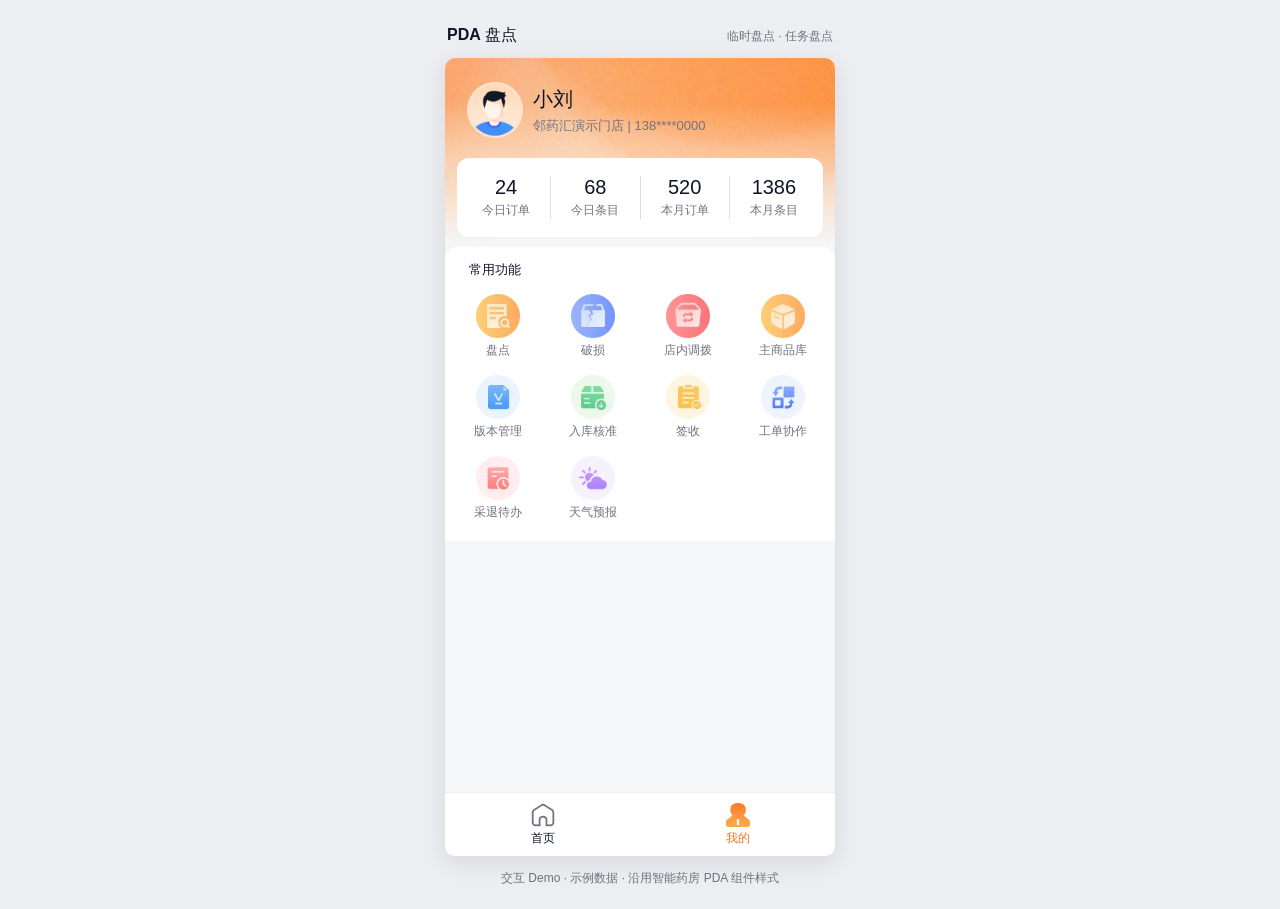
==== index.html @ 69ead9c0 "Publish PDA inventory task demo" ====
<!doctype html>
<html lang="zh-CN">
<head>
  <meta charset="UTF-8">
  <meta name="viewport" content="width=device-width, initial-scale=1, viewport-fit=cover">
  <title>PDA 盘点</title>
  <link rel="stylesheet" href="./style.css">
</head>
<body>
  <div class="preview-heading"><strong>PDA 盘点</strong><span>临时盘点 · 任务盘点</span></div>
  <div id="app" v-cloak></div>
  <p class="preview-note">交互 Demo · 示例数据 · 沿用智能药房 PDA 组件样式</p>
  <script type="module" src="./app.js"></script>
</body>
</html>
---- style.css ----
:root{font-family:-apple-system,BlinkMacSystemFont,"PingFang SC","Microsoft YaHei",sans-serif;color:#0d1526;background:#edeef1;font-synthesis:none;--orange:#fc7426;--red:#ec4e4e;--muted:#71727f;--grey:#f5f6f8;--gradient:linear-gradient(90deg,#fc7426,#ffa43d)}
*{box-sizing:border-box}body{margin:0}button,input,select{font:inherit}button{cursor:pointer;color:inherit;-webkit-tap-highlight-color:transparent}button:disabled{cursor:default}button:focus-visible,input:focus-visible{outline:2px solid #fc7426;outline-offset:3px}button{border:0;background:none}input{min-width:0}button,img{user-select:none}h1,h2,p{margin:0}h2{font-size:15px;line-height:21px;font-weight:500}small{font-size:12px;font-weight:400}.row{display:flex;align-items:center;gap:8px}.between{justify-content:space-between}.muted{color:var(--muted)}.preview-heading{width:390px;max-width:100%;margin:25px auto 12px;display:flex;align-items:baseline;justify-content:space-between;padding:0 2px}.preview-heading strong{font-size:16px}.preview-heading span,.preview-note{font-size:12px;color:var(--muted)}.preview-note{text-align:center;margin:14px 0 22px}[v-cloak]{display:none}#app{position:relative;width:390px;height:min(844px,calc(100dvh - 102px));min-height:540px;margin:auto;background:var(--grey);border-radius:10px;overflow:hidden;box-shadow:0 7px 25px #18202e1a}.pda-app{height:100%;display:flex;flex-direction:column}.pda-nav{height:44px;min-height:44px;position:relative;display:flex;align-items:center;justify-content:center;background:#fff;border-bottom:1px solid #f4f4f4;z-index:3}.pda-nav h1{font-size:18px;font-weight:600}.icon-button{width:40px;height:40px;display:inline-flex;align-items:center;justify-content:center;padding:10px;flex-shrink:0}.icon-button img{max-width:100%;max-height:100%;object-fit:contain}.nav-back{position:absolute;left:0;top:2px}.nav-back img{width:8px;height:24px}.page-scroll{flex:1;min-height:0;overflow-y:auto;overscroll-behavior:contain;scrollbar-width:none}.page-scroll::-webkit-scrollbar{display:none}.temp-page{background:#fff}.search-area{display:flex;align-items:center;gap:4px;margin:16px 10px 6px 18px}.search-field{height:40px;border:1px solid var(--orange);border-radius:22px;display:flex;align-items:center;flex:1;min-width:0;overflow:hidden}.search-field button{display:flex;align-items:center;justify-content:center;width:36px;height:38px;padding:8px;flex-shrink:0}.search-field img{width:21px;height:21px;object-fit:contain}.search-field input{border:0;background:transparent;outline:none;font-size:13.5px;width:100%;height:36px;color:#0d1526}.search-field input::placeholder{color:#999}.scan img{width:24px;height:24px}.empty-state{padding:70px 20px 20px;text-align:center;color:#92949b;font-size:14px}.empty-state>img{width:180px;height:132px;object-fit:contain}.empty-state p{margin-top:16px}.bottom-actions{margin-top:auto;background:#fff;display:flex;gap:12px;padding:12px 18px calc(12px + env(safe-area-inset-bottom));border-top:1px solid #f4f4f4}.bottom-actions button{width:50%;height:40px;border-radius:22px;font-size:15px}.outline-button{border:1px solid var(--orange);color:var(--orange);background:#fff}.gradient-button{min-height:40px;width:100%;border-radius:24px;background:var(--gradient);color:white;font-size:16px;font-weight:500;display:flex;align-items:center;justify-content:center;gap:8px;padding:9px 18px}.gradient-button:disabled{opacity:.55}.gradient-button img{width:18px;height:18px;object-fit:contain}.tabs{display:flex;background:white;height:46px;flex-shrink:0}.tabs button{width:50%;position:relative;font-size:15px;color:#555}.tabs button.active{color:var(--orange);font-weight:500}.tabs button.active:after{content:"";position:absolute;bottom:0;left:calc(50% - 17px);width:34px;height:3px;border-radius:2px;background:var(--orange)}.tabs small{font-size:12px;margin-left:4px}.tasks-body{padding:10px 8px 20px}.task-card{width:100%;display:block;text-align:left;background:#fff;border-radius:8px;padding:12px;margin:0 0 10px}.task-card h2{font-size:15px;font-weight:600}.badge{padding:2px 7px;border-radius:4px;font-size:11px;line-height:17px;white-space:nowrap}.badge.green{color:#4da72a;background:#f0f8ea}.badge.blue{color:#3479ff;background:#edf4ff}.task-sn{color:#9699a1;font-size:11px;margin-top:4px}.task-range{font-size:12px;margin-top:12px;color:#60636e}.task-range>span{color:#71727f;border-right:1px solid #ddd;padding-right:7px;margin-right:4px}.task-meta{font-size:12px;margin-top:12px}.task-meta b{font-weight:600;color:var(--orange);font-size:16px}.countdown{font-size:13px;font-variant-numeric:tabular-nums;color:#ed732c;white-space:nowrap}.countdown.overdue{color:var(--red)}.progress-track{height:3px;background:#f2f2f2;margin:8px 0 10px;border-radius:2px;overflow:hidden}.progress-track i{height:100%;display:block;background:var(--gradient)}.task-note{font-size:12px;color:#999;line-height:18px}.task-bottom{margin-top:10px;padding-top:9px;border-top:1px solid #f5f5f5;display:flex;align-items:center;justify-content:space-between;font-size:11px;color:#999}.task-link{display:flex;align-items:center;gap:8px;color:var(--orange);font-size:13px}.chevron{font-size:22px;line-height:20px;font-weight:400;color:#aeb1b7}.task-link .chevron{color:var(--orange)}.task-toolbar{background:#fff;padding:11px 12px 0;flex-shrink:0;z-index:2}.task-toolbar .title-row h2{font-size:14px;font-weight:600}.detail-meta{font-size:12px;color:var(--muted);margin-top:8px}.detail-note{font-size:12px;line-height:18px;color:#8e9098;margin:5px 0 0}.list-tools{display:flex;align-items:center;justify-content:space-between;min-height:42px;margin-top:3px;font-size:12px}.list-tools b{color:var(--orange);font-size:16px}.sort-button{color:var(--orange);font-size:12px;padding:9px 0 9px 12px;white-space:nowrap}.sort-button span{font-size:17px;vertical-align:-1px;margin-right:4px}.detail-list{padding:0 0 160px;scroll-padding-top:14px;overflow-anchor:none}.inventory-card{margin:10px 12px 0;background:#fff;border:1px solid transparent;border-radius:12px;box-shadow:0 3px 12px #0d15260b;overflow:hidden;transition:background-color .2s,border-color .2s;scroll-margin-top:14px}.inventory-card.is-active{border-color:#fc7426;box-shadow:0 4px 15px #fc742622}.card-heading{display:block;width:100%;text-align:left;padding:12px 12px 9px}.card-heading:disabled{color:inherit;opacity:1}.slot-heading{display:flex;align-items:center;gap:9px}.line-index{font-size:11px;color:#898b93;font-variant-numeric:tabular-nums}.slot{color:var(--red);font-size:16px;line-height:22px;font-weight:600}.line-state{font-size:11px;color:#aaa;white-space:nowrap}.line-state.current{color:var(--orange);background:#fff1e7;padding:3px 7px;border-radius:4px}.line-state.finished{color:#6b9a57}.product-summary{display:flex;gap:10px;margin-top:10px;align-items:center}.product-image{width:69px;height:69px;object-fit:contain;border-radius:4px;background:#f5f6f8;flex-shrink:0}.product-copy{min-width:0;flex:1}.product-copy h2{font-size:15px;line-height:20px;overflow-wrap:anywhere}.product-copy p{font-size:12px;color:#8b8d97;line-height:18px;margin-top:3px}.product-copy .barcode{font-size:11px;letter-spacing:.3px}.is-active .product-copy p{margin-top:2px}.batch-row{display:flex;flex-wrap:wrap;justify-content:space-between;gap:4px 8px;font-size:11px;color:#8b8d97;margin-top:10px}.batch-row b{font-weight:400;color:#60636e}.count-form{padding:0 12px 14px}.quantity-panel{display:grid;grid-template-columns:1fr 1.28fr;background:#f5f6f8;border-radius:8px;padding:10px 12px;gap:16px;align-items:center}.before-quantity>span,.quantity-panel>label{font-size:12px;color:#71727f}.before-quantity p{margin-top:6px}.before-quantity b{font-size:25px;font-weight:500;color:#0d1526}.before-quantity small{margin-left:5px;color:#92949b}.quantity-input{display:flex;align-items:center;height:41px;margin-top:4px;background:#fff;border:1px solid #ffd4b8;border-radius:6px;padding:0 8px}.quantity-input input{width:100%;padding:0;border:0;background:transparent;outline:none;font-size:23px;line-height:38px;color:#0d1526}.quantity-input input::placeholder{font-size:16px;color:#b8bac1}.quantity-input small{color:#93969f}.occupied{font-size:10px;line-height:16px;color:#92949b;margin-top:6px}.count-form .gradient-button{margin-top:12px}.field-error{font-size:12px;color:#d94545;margin-top:7px;line-height:18px}.pending-quantity{font-size:12px;background:#fafafa;color:#92949b;margin:0 12px 12px;padding:7px 9px;border-radius:4px}.pending-quantity strong{font-size:16px;color:#515660;font-weight:500;margin:0 5px 0 8px}.inventory-card.is-counted{background:#f1f2f4;box-shadow:none;border:1px solid #e8e9ec}.is-counted .slot{color:#b96161}.is-counted .product-copy h2{color:#5e6370}.counted-result{margin:0 12px 11px;border-top:1px solid #e2e4e8;padding-top:8px;font-size:12px;color:#6d7380}.counted-result p{font-size:11px;margin-top:6px}.counted-result time{display:block;font-size:11px;color:#979ba3;margin-top:5px}.counted-result b{font-weight:500}.variance{font-size:12px;font-weight:500}.gain{color:#db7c22}.loss{color:#d54a4a}.equal{color:#6e8e5c}.all-complete{background:#f0f8eb;border-radius:8px;color:#609a45;padding:13px 12px;margin:12px 12px 0;display:flex;align-items:center;gap:10px;font-size:13px}.all-complete strong{font-size:22px}.completion-copy p{font-size:11px;margin-top:4px}.detail-return{padding:12px;text-align:center}.detail-return button{color:var(--orange);font-size:14px;padding:10px}.toast{position:absolute;z-index:30;bottom:78px;left:50%;transform:translateX(-50%);background:#262a32e8;color:#fff;padding:10px 15px;max-width:90%;border-radius:6px;white-space:nowrap;font-size:13px;pointer-events:none}.search-results{padding:8px}.goods-card{display:flex;width:100%;text-align:left;padding:12px 8px;gap:12px;border-bottom:1px solid #f4f4f4}.goods-card .product-copy p{margin-top:2px}.goods-card .chevron{align-self:center}.result-summary{padding:10px 10px 0;color:#999;font-size:12px}.sheet-backdrop{position:absolute;inset:0;background:#0007;z-index:20;display:flex;align-items:flex-end}.bottom-sheet{width:100%;max-height:90%;background:white;border-radius:12px 12px 0 0;display:flex;flex-direction:column;padding-bottom:env(safe-area-inset-bottom);overflow:hidden}.bottom-sheet>header{display:flex;align-items:center;justify-content:space-between;padding:8px 10px 8px 18px;flex-shrink:0}.bottom-sheet>header h2{font-size:16.5px;font-weight:600}.bottom-sheet>header img{width:14px;height:14px}.sheet-body{padding:0 18px 18px;overflow-y:auto;min-height:0}.bottom-sheet>footer{display:flex;border-top:1px solid #eee;min-height:50px;flex-shrink:0}.bottom-sheet>footer button{flex:1;color:var(--orange);font-size:16px;min-height:50px}.bottom-sheet>footer button+button{border-left:1px solid #eee}.sheet-product{display:flex;gap:12px;background:#f5f6f8;padding:12px;border-radius:6px;margin-bottom:12px}.sheet-product h2{font-size:15px}.sheet-product p{font-size:12px;color:#92949b;line-height:18px;margin-top:4px}.batch-option{background:#f5f6f8;border-radius:6px;margin-top:8px;padding:12px;width:100%;text-align:left;font-size:12px}.batch-option .slot{font-size:15px}.batch-option p{margin-top:7px;color:#8b8d97}.sheet-label{font-size:13px;color:#71727f;margin:16px 0 10px}.sheet-input{display:block;width:100%;background:#f5f6f8;height:48px;border:0;border-radius:24px;padding:0 18px;outline:none;font-size:20px;text-align:center}.sheet-input::placeholder{color:#b2b4bc;font-size:15px}.history-tools{background:#fff;padding:10px 12px;display:flex;gap:8px;align-items:center;font-size:12px}.history-tools input{height:34px;background:#f5f6f8;border:0;border-radius:6px;padding:7px;width:50%;font-size:12px;color:#777}.history-tools button{color:var(--orange);white-space:nowrap;padding:7px 0}.history-card{background:white;border-radius:8px;margin:8px;padding:12px;width:calc(100% - 16px);text-align:left;display:block}.history-card h2{font-size:13px;font-weight:600}.history-card p{font-size:12px;color:#8b8d97;margin-top:7px;line-height:18px}.history-card .history-product{font-size:14px;color:#303541}.history-card .task-bottom{padding-top:8px}.scan-note{font-size:12px;color:#92949b;margin-bottom:14px;line-height:20px}.sheet-empty{font-size:13px;color:#999;text-align:center;padding:25px 0}.history-detail{font-size:13px;line-height:26px}.history-detail .result-big{background:#f5f6f8;padding:12px;margin:12px 0}.history-detail .result-big strong{font-size:20px}.history-detail .result-big p{font-size:12px;color:#888}.return-link{margin-top:16px;color:var(--orange);font-size:14px}.keyboard-help{display:none}
@media(max-width:600px){body{background:#fff}.preview-heading,.preview-note{display:none}#app{width:100%;max-width:none;height:100dvh;min-height:0;border-radius:0;box-shadow:none}.pda-nav{height:40px;min-height:40px}.nav-back{top:0}}
@media(prefers-reduced-motion:reduce){*,*::before,*::after{scroll-behavior:auto!important;transition:none!important}}
/* 2026-09-16 · 用户稿 1766:8303，货位×状态分组 */
.mine-page{background:#f5f6f8 url('./assets/m_mine_bg.webp') top center/100% auto no-repeat}.mine-profile{display:flex;align-items:center;gap:10px;padding:24px 22px 20px}.mine-profile>img{width:56px;height:56px}.mine-profile h1{font-size:20px}.mine-profile p{font-size:13px;color:#71727f;margin-top:4px}.mine-stats{display:flex;background:white;margin:0 12px 10px;padding:18px 5px;border-radius:12px}.mine-stats>div{flex:1;text-align:center;border-right:1px solid #ddd}.mine-stats>div:last-child{border:0}.mine-stats strong{font-size:20px;font-weight:400;display:block}.mine-stats small{display:block;color:#71727f;margin-top:3px}.mine-functions{background:#fff;border-radius:12px 12px 0 0;padding:12px 5px 20px}.mine-functions h2{font-size:13px;font-weight:600;margin:0 19px 14px}.mine-grid{display:grid;grid-template-columns:repeat(4,1fr);row-gap:16px}.mine-grid button{display:flex;flex-direction:column;align-items:center;font-size:12px;color:#71727f;min-height:64px;padding:0}.mine-grid img{width:44px;height:44px}.mine-grid span{margin-top:4px}.mine-tabs{height:56px;display:flex;background:white;border-top:1px solid #eee}.mine-tabs button{flex:1;font-size:14px}.mine-tabs .active{color:#fc7426}.flow-tools{display:flex;gap:10px;padding:0 12px 10px;background:#fff;font-size:12px;flex-shrink:0}.flow-tools form{display:flex;flex:1;background:#f5f6f8;border-radius:6px}.flow-tools input{width:100%;background:none;border:0;padding:9px;font-size:12px}.flow-tools button{white-space:nowrap;color:#fc7426}.slot-list{padding:var(--list-top-space,242px) 12px var(--list-bottom-space,422px);overflow-anchor:none;position:relative;background:#f5f6f8}.slot-group{background:#fff;border-radius:12px;padding:16px 10px;display:flex;flex-direction:column;gap:6px;margin-bottom:14px;overflow:hidden;flex-shrink:0}.slot-head{display:flex;align-items:center;gap:7px;min-height:22px}.slot-toggle{padding:0;display:flex;align-items:center;justify-content:space-between;width:100%;min-width:0;text-align:left;min-height:22px}.slot-toggle strong{font-weight:500;font-size:18px;line-height:22px;color:red}.slot-status{font-size:12px;line-height:18px;padding:0 7px;color:white;background:linear-gradient(90deg,#ff741f,#ffa132);border-radius:7px}.group-done .slot-toggle strong{color:#999}.group-done .slot-status{background:#fff;color:#999;border:1px solid #a7a7ad;font-size:11px;line-height:16px}.batch-wrap{display:flex;align-items:flex-start;gap:7px}.batch-card{flex:1;min-width:0;background:#f0f0f1;border-radius:5px;overflow:hidden}.batch-summary{display:flex;align-items:center;gap:8px;width:100%;padding:8px;text-align:left;min-height:90px;color:#71727f}.batch-summary>img{width:70px;height:70px;object-fit:contain;border-radius:4px}.batch-summary>div{flex:1;min-width:0}.batch-card h2{font-size:14px;line-height:21px;font-weight:600}.batch-card p{font-size:12px;line-height:18px;margin-top:4px}.batch-summary time{font-size:10px;color:#999;display:block;line-height:14px}.batch-card .result-formula{font-size:10px;line-height:14px;margin-top:3px}.result-formula span{color:#999}.batch-done{border:1px solid #b3b3bf;background:#fff}.batch-active{background:#ffe7d0;padding:10px;min-height:298px}.active-photo{display:block;width:100%;height:157px;object-fit:contain;background:#f5f6f8;border-radius:12px}.active-bottom{display:flex;gap:10px;margin-top:10px;min-height:111px}.active-info{flex:1;min-width:0}.active-info h2{font-size:14px;line-height:20px}.active-info p{font-size:11px;color:#71727f;line-height:16px;margin-top:4px}.next-button{width:120px;flex-shrink:0;min-height:111px;border-radius:24px;background:linear-gradient(90deg,#ff741f,#ffa132);color:#fff;font-size:20px;font-weight:500;line-height:25px;padding:10px}.next-button:disabled{opacity:.6}.quantity-pair{display:flex;gap:24px;margin:7px 0 0 12px}.quantity-pair label{width:74px;min-width:0;font-size:10px;color:#999;display:flex;flex-direction:column;gap:4px}.quantity-pair output,.quantity-pair input{display:block;width:74px;height:33px;border:1px solid #aaa;border-radius:4px;padding:4px 8px;font-size:16px;color:#777;background:#f5f6f8;line-height:23px}.quantity-pair input{color:#111;background:#fff;border:1px solid #ddd}.check-circle{width:19px;height:19px;border:1px solid #bbb;border-radius:50%;padding:0;margin-top:1px;flex-shrink:0;line-height:17px;font-size:13px;color:#fff}.check-circle.checked{background:#ff791f;border-color:#ff791f}.batch-wrap>.check-circle{margin-top:32px}.recount-button{background:var(--gradient);height:40px;border-radius:22px;color:white;font-size:18px;margin-top:2px}.recount-button:disabled{opacity:.45}.list-end{text-align:center;color:#aaa;font-size:11px;padding:6px 0}.task-toolbar .list-tools{min-height:32px}.detail-note{white-space:nowrap;overflow:hidden;text-overflow:ellipsis}.task-toolbar .title-row{flex-wrap:wrap;gap:4px}.slot-list button:focus-visible{outline-offset:-2px}
@media(max-width:374px){.next-button{width:96px;font-size:18px}.quantity-pair{gap:10px;margin-left:0}.quantity-pair label,.quantity-pair input,.quantity-pair output{width:64px}.batch-card h2{font-size:13px}}
.slot-group{box-shadow:0 4px 15px #fc742622}.slot-group.group-open:not(.group-done){border:1px solid #fc7426}
.slot-toggle strong{font-size:20px}.slot-status,.group-done .slot-status{font-size:15px;line-height:22px}.batch-card h2,.active-info h2{font-size:15px;line-height:20px}.active-info p{font-size:13px;line-height:18px;font-weight:600;color:#767676}.quantity-pair label{font-size:12px;color:#71727f}
.mine-tabs{height:64px;min-height:64px}.mine-tabs button{display:flex;flex-direction:column;align-items:center;justify-content:center;gap:3px;font-size:12px}.mine-tabs img{width:24px;height:24px}

/* Latest user task summary: 40px nav + 87px summary + 53px search. */
.pda-nav{height:40px;min-height:40px}.nav-back{top:0}
.tabs button.active:after{display:none}
.task-card{margin-bottom:12px;min-height:127px}
.task-card h2,.task-toolbar h2{font-size:15px;line-height:21px;font-weight:700;overflow-wrap:anywhere}
.task-card .task-meta,.task-toolbar .task-meta{margin-top:12px;min-height:19px;line-height:19px}
.task-card .progress-track,.task-toolbar .progress-track{margin:8px 0 0}
.task-card .task-bottom{margin-top:10px;min-height:30px;font-size:10px;gap:6px}
.task-card .task-link{white-space:nowrap;font-size:12px;gap:8px}
.task-completed{color:#999;font-size:11px;font-variant-numeric:tabular-nums}
.task-toolbar{padding:12px;min-height:87px}
.flow-tools{height:53px;padding:0 12px;gap:12px;align-items:center}
.flow-tools form{height:32px;min-width:0;align-items:center;padding-left:1px}.flow-tools input{padding:0 8px;min-width:52px}.flow-tools>button{padding:0;min-width:42px}
.find-count{font-size:10px;color:#8a8d95;white-space:nowrap;font-variant-numeric:tabular-nums}
.flow-tools form .find-step{width:22px;height:28px;flex:0 0 22px;padding:0;color:#666;font-size:15px}
.flow-tools form .find-submit{height:28px;padding:0 7px;flex-shrink:0}
.inventory-scroll-stage{position:relative;display:flex;flex:1;min-height:0;overflow:hidden}
.inventory-scroll-stage .slot-list{width:100%}
.scrub-guide{position:absolute;left:0;right:0;height:0;border-top:1px dashed #fc7426;z-index:4;pointer-events:none}
.scrub-guide:before,.scrub-guide:after{content:"";position:absolute;top:-3px;width:5px;height:5px;border-radius:50%;background:#fc7426}
.scrub-guide:before{left:0}.scrub-guide:after{right:0}
.slot-group{border:1px solid transparent}
.is-scrubbing .slot-group.group-open:not(.group-done){border-color:transparent}
.is-scrubbing .slot-group.is-scrub-target,.is-scrubbing .batch-card.is-scrub-target{outline:2px solid #fc7426;outline-offset:-2px}
@media(max-width:374px){.task-card .task-bottom{font-size:9px}.task-card .task-link{font-size:11px;gap:4px}}

.slot-toggle strong{color:#ff4b50}

.task-toolbar .task-meta,.task-toolbar .progress-track{margin-right:16px}

/* Summary is expanded on each entry; search and navigation are outside it. */
.task-summary-collapse{flex-shrink:0;overflow:hidden}
.task-summary-collapse.is-collapsed{height:0;visibility:hidden}
.summary-divider{height:18px;min-height:18px;background:#fff;width:100%;display:flex;align-items:center;justify-content:center;gap:5px;color:#aaa;font-size:10px;border-top:1px solid #f3f3f3;border-bottom:1px solid #eee;flex-shrink:0}
.summary-divider:before,.summary-divider:after{content:"";height:1px;background:#ececef;width:46px}
.summary-divider i{font-style:normal;color:#fc7426;font-size:13px;line-height:1;transform:translateY(-1px)}
.slot-group.is-search-match{box-shadow:0 4px 15px #fc742622,0 0 0 1px #ffb17f inset}
.batch-card.is-search-match{box-shadow:0 0 0 1px #fc7426 inset}
.slot-status small{font-size:10px;font-weight:400}
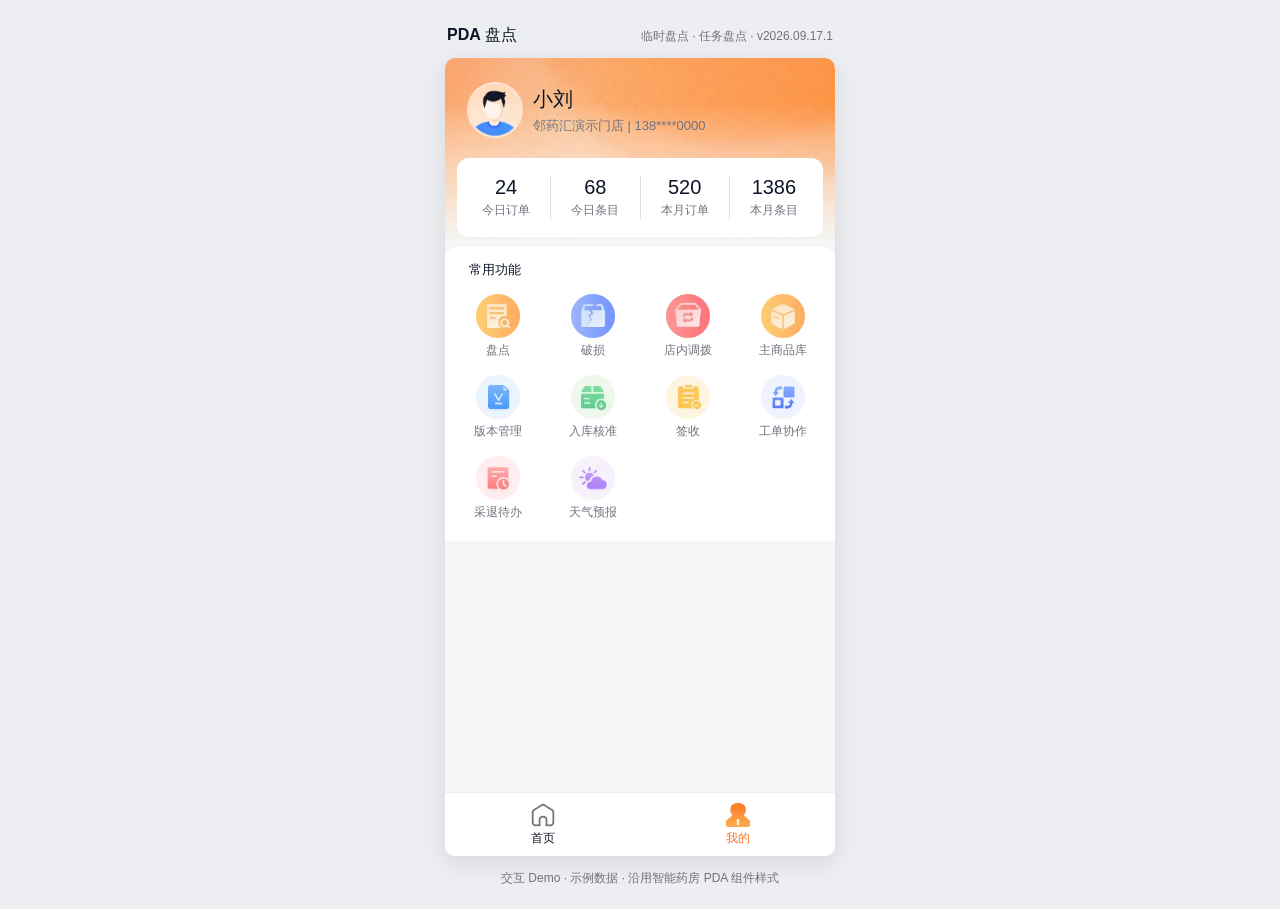
==== commit 94dc4d06: "Register demo version and refresh assets by release" ====
--- a/index.html
+++ b/index.html
@@ -4,12 +4,23 @@
   <meta charset="UTF-8">
   <meta name="viewport" content="width=device-width, initial-scale=1, viewport-fit=cover">
   <title>PDA 盘点</title>
-  <link rel="stylesheet" href="./style.css">
 </head>
 <body>
-  <div class="preview-heading"><strong>PDA 盘点</strong><span>临时盘点 · 任务盘点</span></div>
+  <div class="preview-heading"><strong>PDA 盘点</strong><span>临时盘点 · 任务盘点 · <span id="demo-version">版本加载中</span></span></div>
   <div id="app" v-cloak></div>
   <p class="preview-note">交互 Demo · 示例数据 · 沿用智能药房 PDA 组件样式</p>
-  <script type="module" src="./app.js"></script>
+  <script type="module">
+    const response = await fetch(`./version.json?check=${Date.now()}`, { cache: 'no-store' });
+    if (!response.ok) throw new Error('无法读取 Demo 版本登记');
+    const release = await response.json();
+    window.PDA_DEMO_RELEASE = release;
+    document.querySelector('#demo-version').textContent = `v${release.version}`;
+    const stylesheet = document.createElement('link');
+    stylesheet.rel = 'stylesheet';
+    stylesheet.href = `./style.css?v=${encodeURIComponent(release.version)}`;
+    document.head.append(stylesheet);
+    await new Promise(resolve => { stylesheet.onload = resolve; stylesheet.onerror = resolve; });
+    await import(`./app.js?v=${encodeURIComponent(release.version)}`);
+  </script>
 </body>
 </html>
